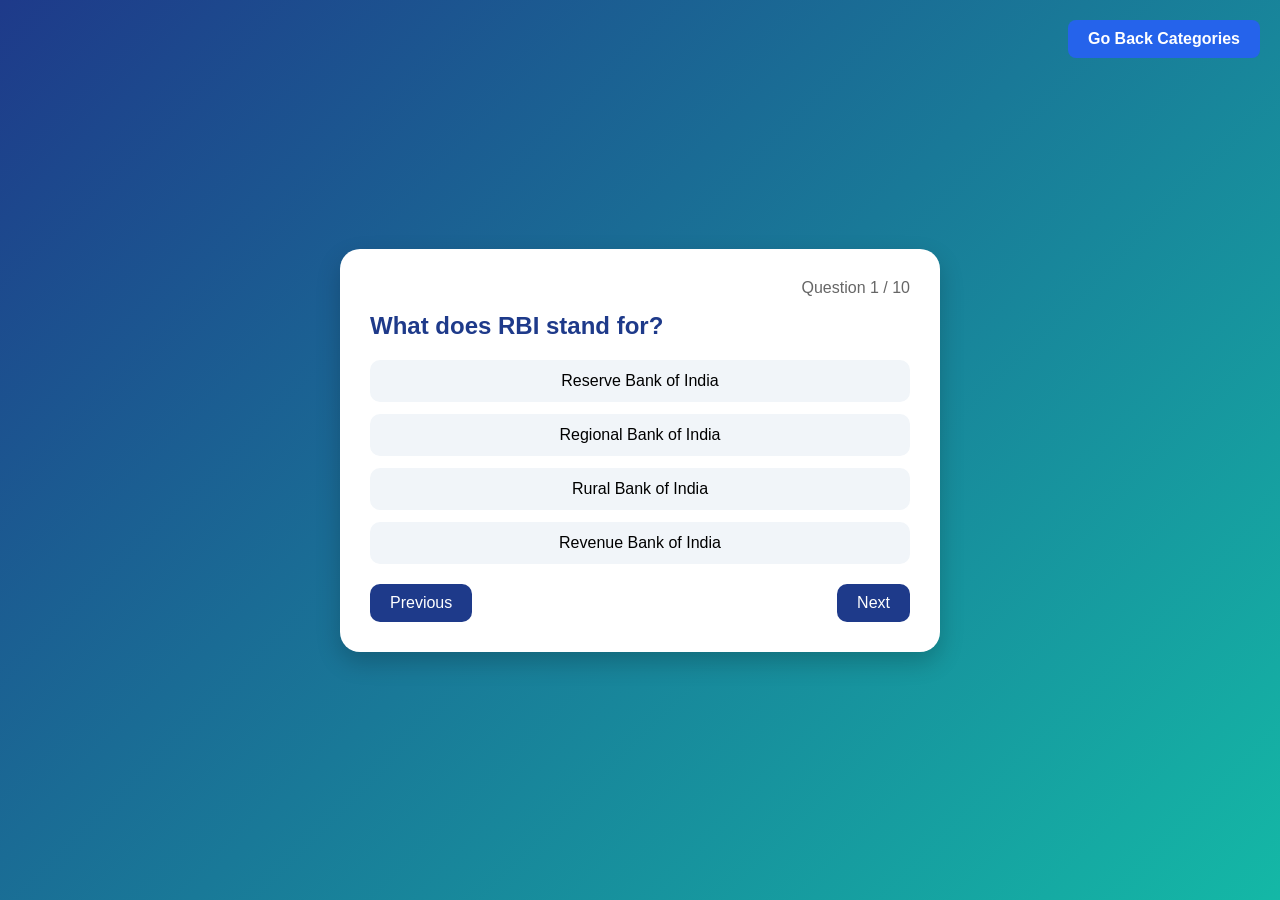
==== pages/Bank-quizz.html @ 7515f698 "result and profile page deleted" ====
<!DOCTYPE html>
<html lang="en">

<head>
    <meta charset="UTF-8">
    <meta name="viewport" content="width=device-width, initial-scale=1.0">
    <link rel="stylesheet" href="./../css/quizz.css">
    <title>Document</title>
</head>

<body>
    <a href="./../pages/categories.html" class="dashboard-btn">Go Back Categories</a>
    <div class="quiz-box">
        <div class="progress" id="progress"></div>
        <h2 id="question"></h2>
        <div id="options"></div>
        <p id="result"></p>
        <div class="buttons">
            <button class="btn" onclick="previousQuestion()">Previous</button>
            <button class="btn" onclick="nextQuestion()">Next</button>
        </div>
    </div>
    <script src="./../js/bank.js"></script>
</body>

</html>
---- css/quizz.css ----
* {
    margin: 0;
    padding: 0;
    box-sizing: border-box;
    font-family: Arial, sans-serif;
}

body {
    background: linear-gradient(135deg, #1e3a8a, #14b8a6);
    display: flex;
    justify-content: center;
    align-items: center;
    min-height: 100vh;
}

.quiz-box {
    width: 90%;
    max-width: 600px;
    background: #fff;
    padding: 30px;
    border-radius: 20px;
    box-shadow: 0 10px 25px rgba(0, 0, 0, 0.2);
}

h2 {
    color: #1e3a8a;
    margin-bottom: 20px;
}

.option {
    display: block;
    width: 100%;
    margin: 12px 0;
    padding: 12px;
    border: none;
    border-radius: 10px;
    background: #f1f5f9;
    cursor: pointer;
    font-size: 16px;
    transition: 0.3s;
}

.option:hover {
    background: #1e3a8a;
    color: white;
    transform: translateX(5px);
}

.correct {
    background: #28a745 !important;
    color: white;
}

.wrong {
    background: #dc3545 !important;
    color: white;
}

#result {
    margin-top: 15px;
    font-size: 18px;
    font-weight: bold;
    text-align: center;
}

.buttons {
    display: flex;
    justify-content: space-between;
    margin-top: 20px;
}

.btn {
    padding: 10px 20px;
    border: none;
    border-radius: 10px;
    background: #1e3a8a;
    color: white;
    cursor: pointer;
    font-size: 16px;
}

.btn:hover {
    background: #14296d;
}

.progress {
    text-align: right;
    color: #666;
    margin-bottom: 15px;
}

.dashboard-btn {
    position: fixed;
    top: 20px;
    right: 20px;
    padding: 10px 20px;
    background: #2563eb;
    color: white;
    text-decoration: none;
    font-weight: 600;
    border-radius: 8px;
    transition: 0.3s;
}

.dashboard-btn:hover {
    background: #1e40af;
    transform: translateY(-2px);
}
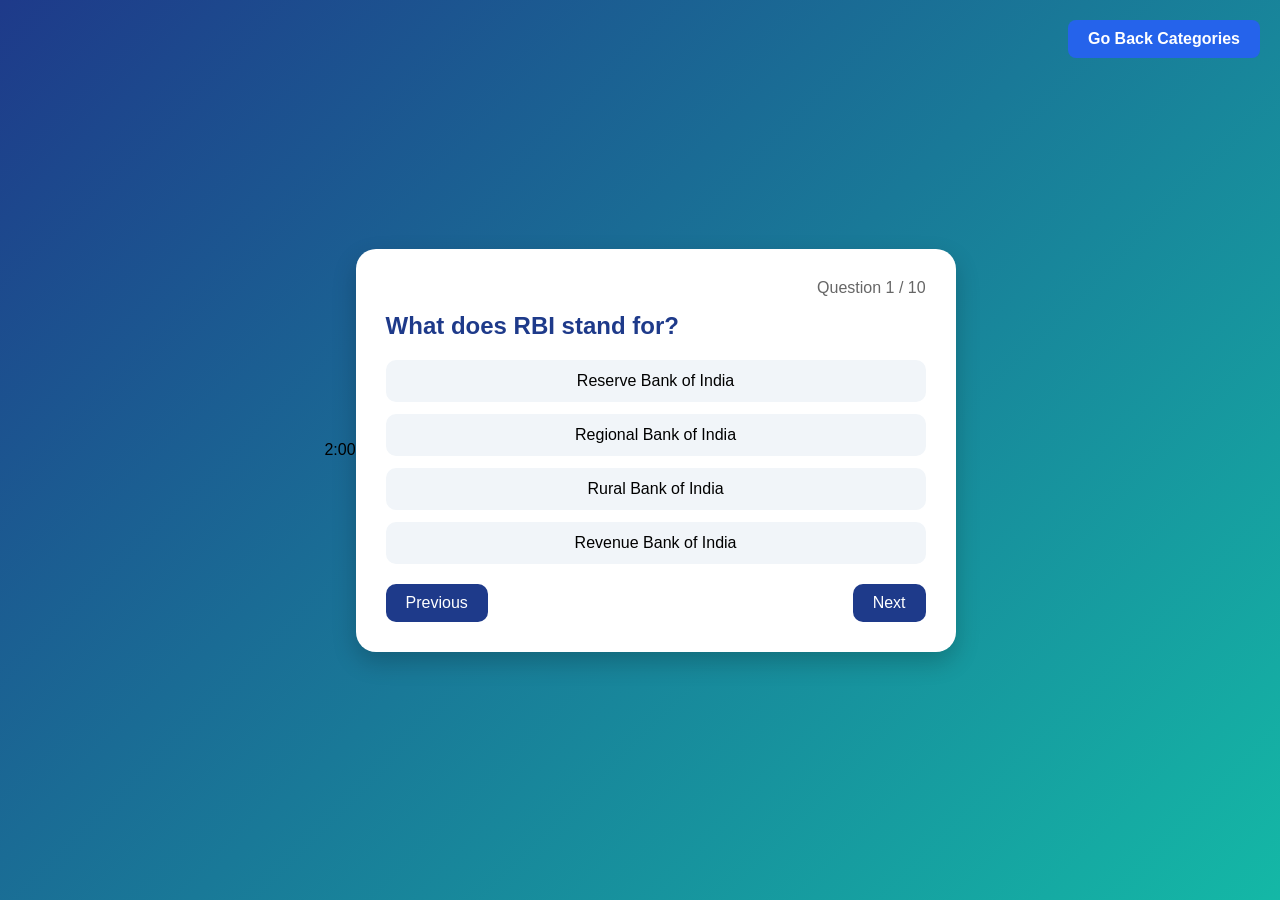
==== commit 7dc861c5: "add more card timer add" ====
--- a/pages/Bank-quizz.html
+++ b/pages/Bank-quizz.html
@@ -5,10 +5,12 @@
     <meta charset="UTF-8">
     <meta name="viewport" content="width=device-width, initial-scale=1.0">
     <link rel="stylesheet" href="./../css/quizz.css">
+    <link rel="stylesheet" href="./../css/timer.css">
     <title>Document</title>
 </head>
 
 <body>
+    <div id="timer">2:00</div>
     <a href="./../pages/categories.html" class="dashboard-btn">Go Back Categories</a>
     <div class="quiz-box">
         <div class="progress" id="progress"></div>
